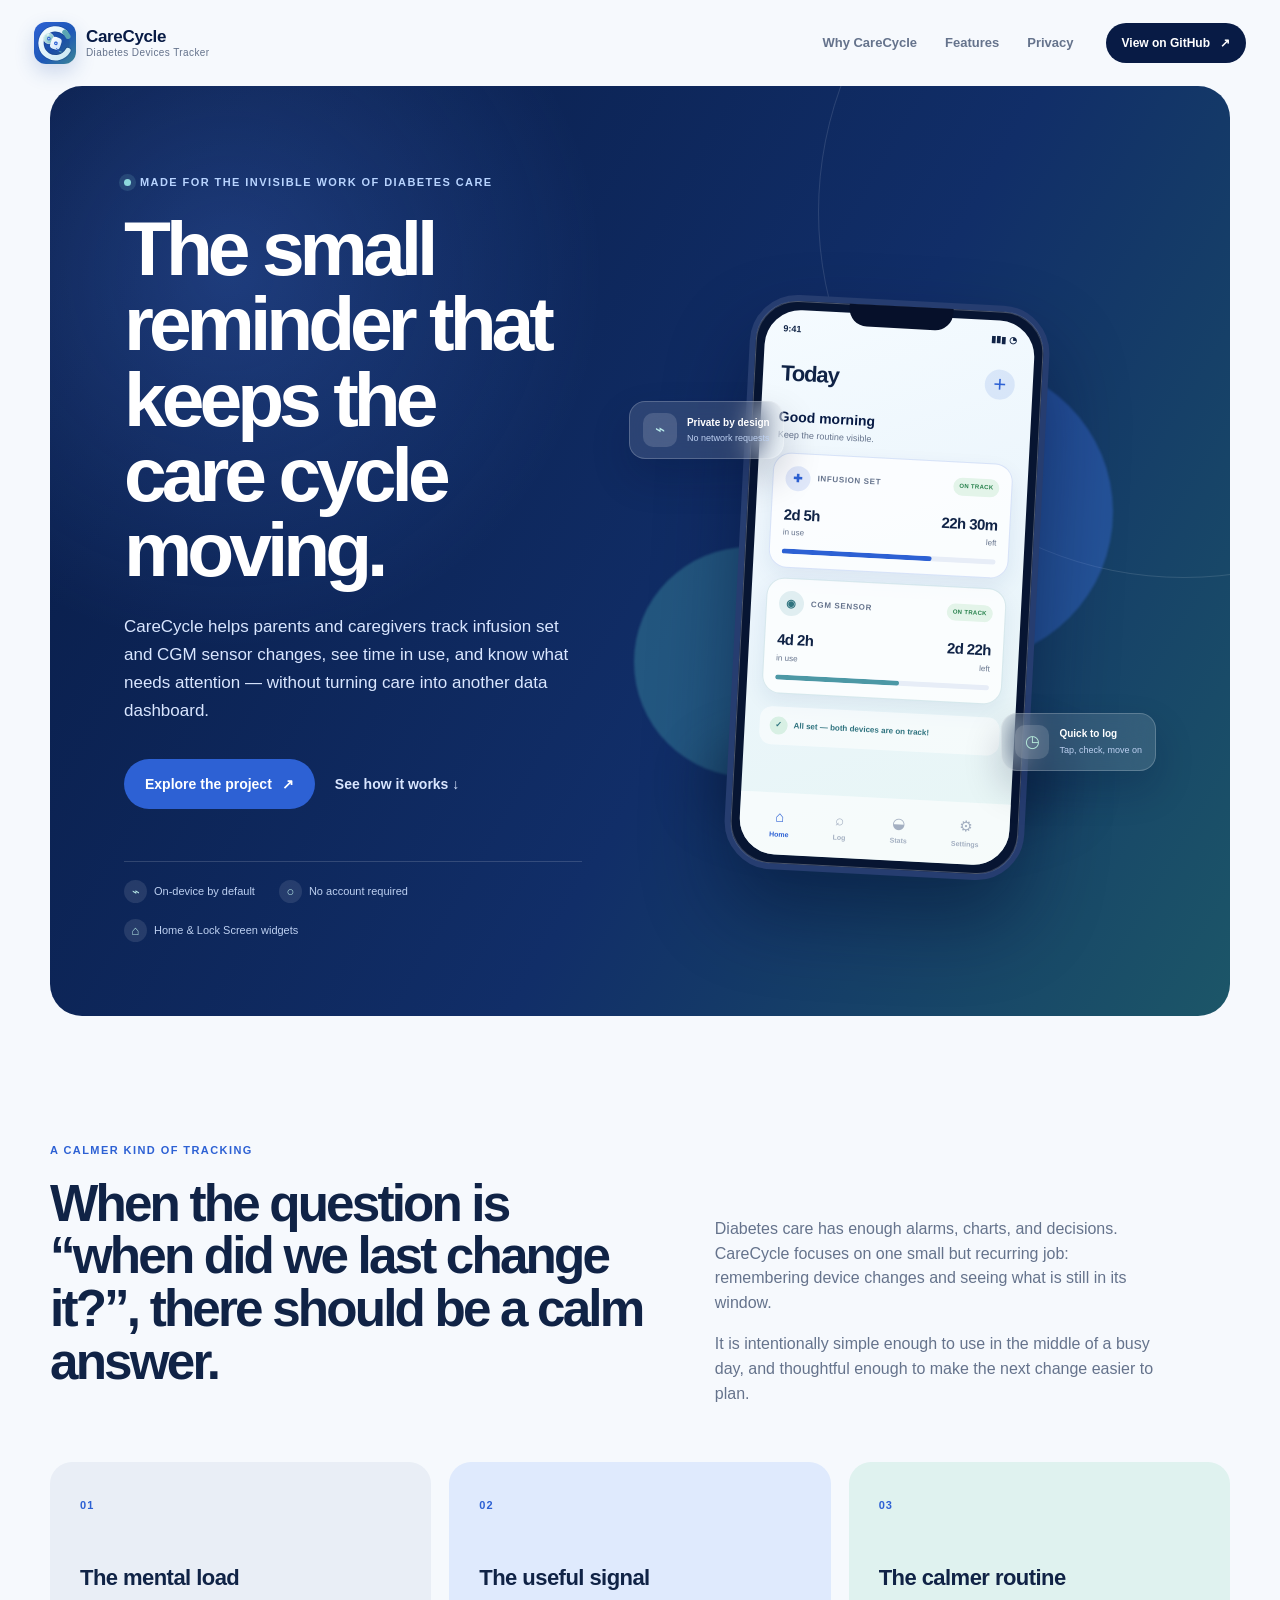
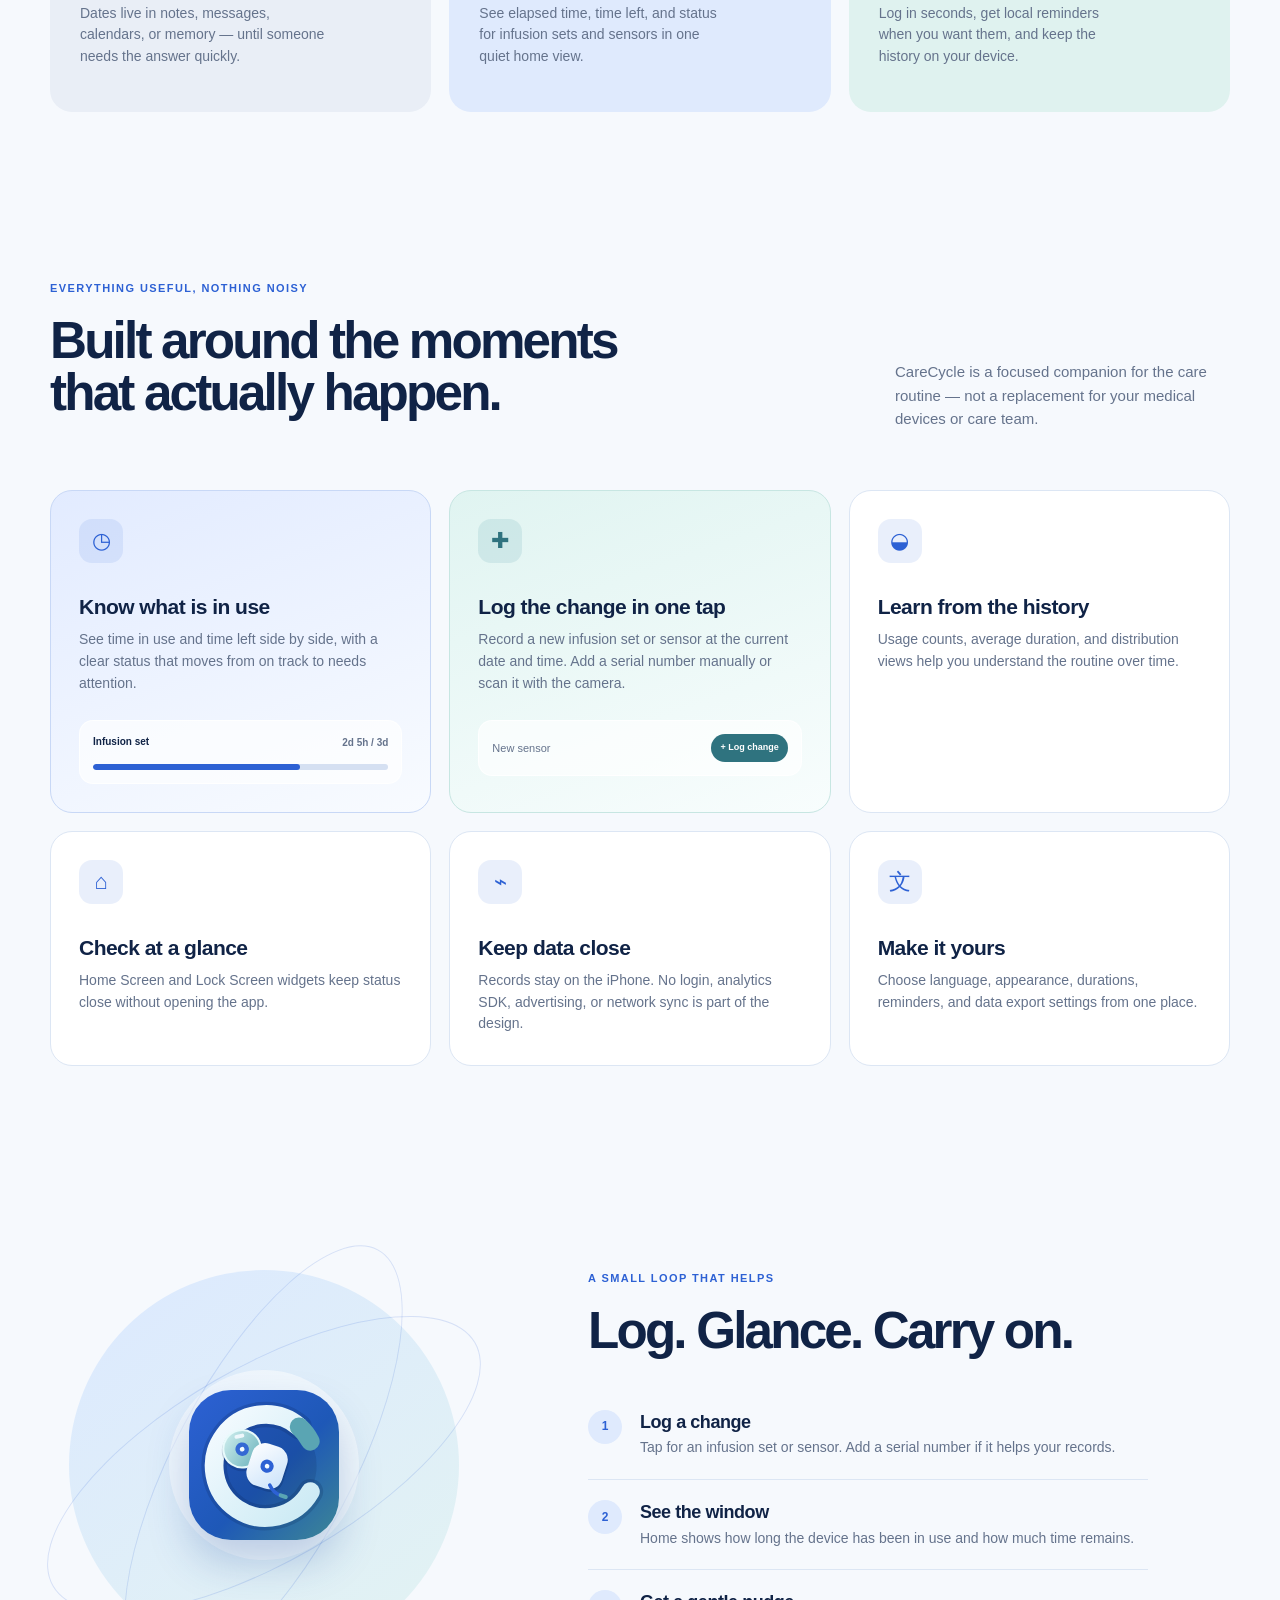
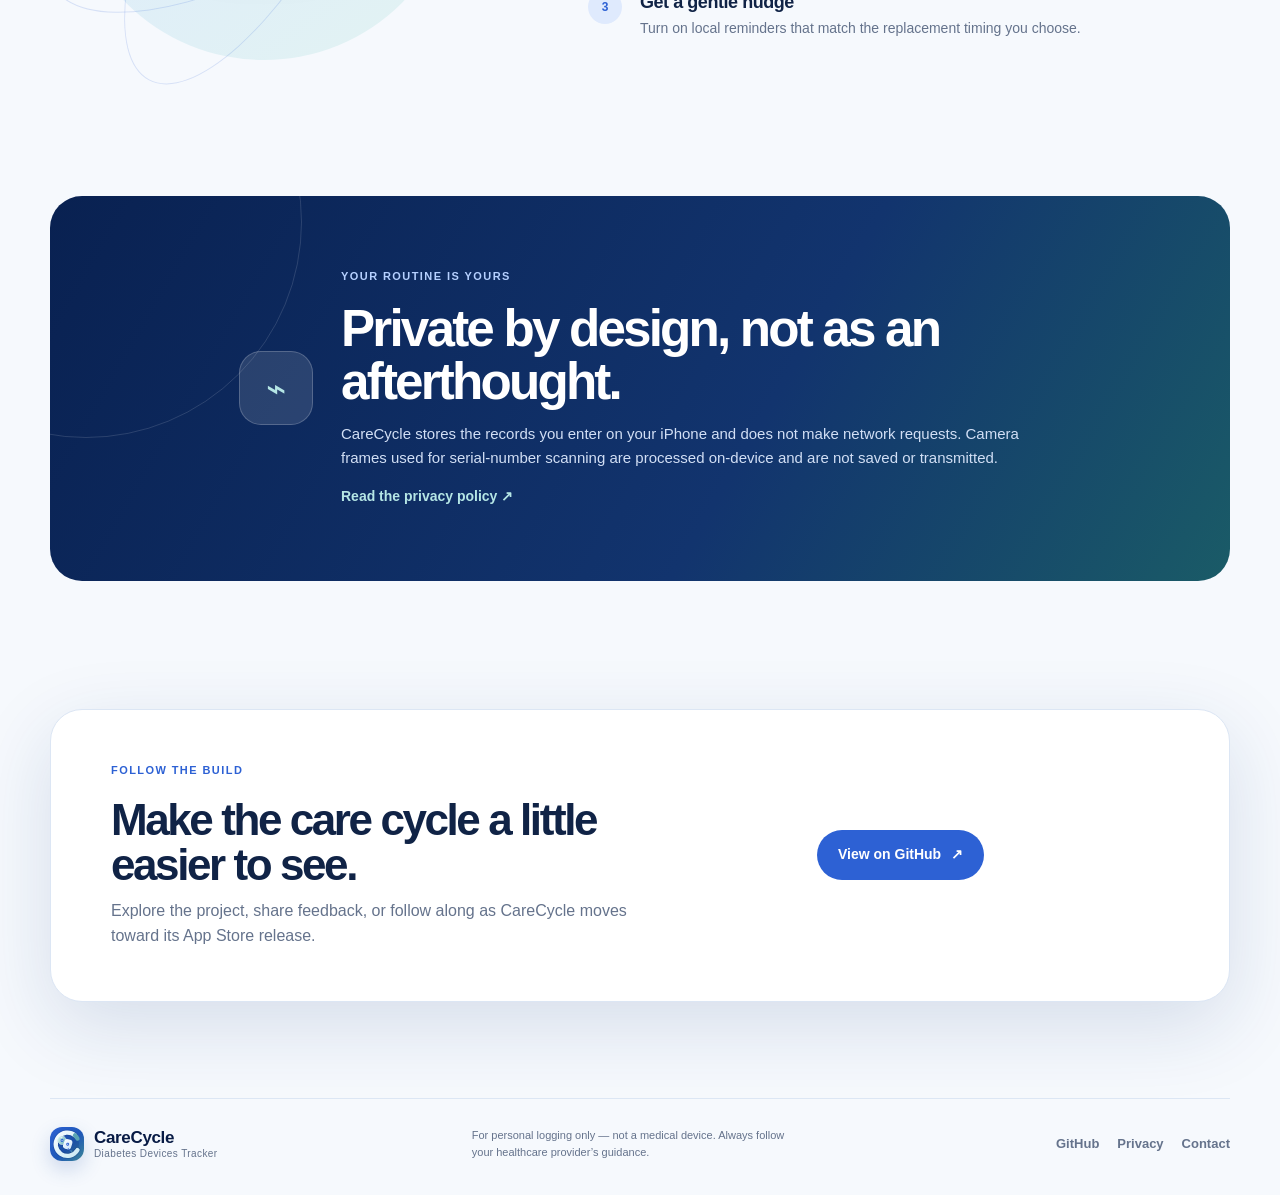
==== docs/index.html @ b6c632dc "Add files via upload" ====
<!doctype html>
<html lang="en">
<head>
  <meta charset="utf-8">
  <meta name="viewport" content="width=device-width, initial-scale=1">
  <title>CareCycle — Diabetes device tracking, kept calm</title>
  <meta name="description" content="CareCycle helps parents and caregivers track infusion set and CGM sensor changes, see time in use, and stay on top of replacement routines. Private, on-device, and built for iPhone.">
  <meta name="theme-color" content="#081B45">
  <meta property="og:type" content="website">
  <meta property="og:title" content="CareCycle — Diabetes device tracking, kept calm">
  <meta property="og:description" content="A calm, private way to track infusion set and CGM sensor changes. Built for parents and caregivers on iPhone.">
  <meta property="og:url" content="https://slopezlo.github.io/DiabetesDevicesTracker/">
  <meta property="og:image" content="https://slopezlo.github.io/DiabetesDevicesTracker/assets/carecycle-mark.png">
  <meta name="twitter:card" content="summary">
  <link rel="canonical" href="https://slopezlo.github.io/DiabetesDevicesTracker/">
  <link rel="icon" href="assets/carecycle-mark.svg" type="image/svg+xml">
  <link rel="stylesheet" href="styles.css">
</head>
<body>
  <header class="site-header">
    <a class="brand" href="#top" aria-label="CareCycle home">
      <img src="assets/carecycle-mark.svg" alt="" width="42" height="42">
      <span class="brand-copy">
        <strong>CareCycle</strong>
        <small>Diabetes Devices Tracker</small>
      </span>
    </a>
    <nav class="site-nav" aria-label="Primary navigation">
      <a href="#why">Why CareCycle</a>
      <a href="#features">Features</a>
      <a href="#privacy">Privacy</a>
    </nav>
    <a class="button button-small button-dark" href="https://github.com/slopezlo/DiabetesDevicesTracker">View on GitHub <span aria-hidden="true">↗</span></a>
  </header>

  <main id="top">
    <section class="hero section-shell">
      <div class="hero-copy">
        <p class="eyebrow"><span class="eyebrow-dot"></span> Made for the invisible work of diabetes care</p>
        <h1>The small reminder that keeps the care cycle moving.</h1>
        <p class="hero-lede">CareCycle helps parents and caregivers track infusion set and CGM sensor changes, see time in use, and know what needs attention — without turning care into another data dashboard.</p>
        <div class="hero-actions">
          <a class="button button-primary" href="https://github.com/slopezlo/DiabetesDevicesTracker">Explore the project <span aria-hidden="true">↗</span></a>
          <a class="text-link" href="#features">See how it works <span aria-hidden="true">↓</span></a>
        </div>
        <div class="proof-row" aria-label="Product highlights">
          <span><i class="proof-icon">⌁</i> On-device by default</span>
          <span><i class="proof-icon">○</i> No account required</span>
          <span><i class="proof-icon">⌂</i> Home &amp; Lock Screen widgets</span>
        </div>
      </div>

      <div class="hero-art" aria-label="Illustration of the CareCycle app showing infusion set and sensor status cards" role="img">
        <div class="glow glow-blue"></div>
        <div class="glow glow-teal"></div>
        <div class="phone-shadow"></div>
        <div class="phone">
          <div class="phone-frame">
            <div class="phone-island"></div>
            <div class="phone-screen">
              <div class="phone-statusbar"><span>9:41</span><span>▮▮▮ ◔</span></div>
              <div class="phone-toolbar"><span class="toolbar-title">Today</span><span class="toolbar-add">+</span></div>
              <div class="phone-content">
                <div class="phone-greeting">Good morning<span>Keep the routine visible.</span></div>
                <div class="status-card status-card-blue">
                  <div class="status-top"><span class="device-badge device-badge-blue">✚</span><span class="device-label">Infusion Set</span><span class="status-pill">ON TRACK</span></div>
                  <div class="status-values"><div><strong>2d 5h</strong><span>in use</span></div><div class="align-right"><strong>22h 30m</strong><span>left</span></div></div>
                  <div class="progress"><span class="progress-blue"></span></div>
                </div>
                <div class="status-card status-card-teal">
                  <div class="status-top"><span class="device-badge device-badge-teal">◉</span><span class="device-label">CGM Sensor</span><span class="status-pill">ON TRACK</span></div>
                  <div class="status-values"><div><strong>4d 2h</strong><span>in use</span></div><div class="align-right"><strong>2d 22h</strong><span>left</span></div></div>
                  <div class="progress"><span class="progress-teal"></span></div>
                </div>
                <div class="phone-summary"><span class="summary-check">✓</span><span>All set — both devices are on track!</span></div>
                <div class="phone-tabbar"><span class="active">⌂<small>Home</small></span><span>⌕<small>Log</small></span><span>◒<small>Stats</small></span><span>⚙<small>Settings</small></span></div>
              </div>
            </div>
          </div>
        </div>
        <div class="floating-note floating-note-top"><span class="note-icon">⌁</span><span><strong>Private by design</strong><small>No network requests</small></span></div>
        <div class="floating-note floating-note-bottom"><span class="note-icon note-icon-teal">◷</span><span><strong>Quick to log</strong><small>Tap, check, move on</small></span></div>
      </div>
    </section>

    <section class="intro section-shell" id="why">
      <div class="section-kicker">A calmer kind of tracking</div>
      <div class="intro-grid">
        <h2>When the question is “when did we last change it?”, there should be a calm answer.</h2>
        <div class="intro-copy">
          <p>Diabetes care has enough alarms, charts, and decisions. CareCycle focuses on one small but recurring job: remembering device changes and seeing what is still in its window.</p>
          <p>It is intentionally simple enough to use in the middle of a busy day, and thoughtful enough to make the next change easier to plan.</p>
        </div>
      </div>
      <div class="story-grid">
        <article class="story-card story-card-muted"><span class="story-number">01</span><h3>The mental load</h3><p>Dates live in notes, messages, calendars, or memory — until someone needs the answer quickly.</p></article>
        <article class="story-card story-card-blue"><span class="story-number">02</span><h3>The useful signal</h3><p>See elapsed time, time left, and status for infusion sets and sensors in one quiet home view.</p></article>
        <article class="story-card story-card-teal"><span class="story-number">03</span><h3>The calmer routine</h3><p>Log in seconds, get local reminders when you want them, and keep the history on your device.</p></article>
      </div>
    </section>

    <section class="feature-section section-shell" id="features">
      <div class="section-heading">
        <div>
          <div class="section-kicker">Everything useful, nothing noisy</div>
          <h2>Built around the moments that actually happen.</h2>
        </div>
        <p>CareCycle is a focused companion for the care routine — not a replacement for your medical devices or care team.</p>
      </div>
      <div class="feature-grid">
        <article class="feature-card feature-card-wide feature-card-blue"><div class="feature-icon">◷</div><h3>Know what is in use</h3><p>See time in use and time left side by side, with a clear status that moves from on track to needs attention.</p><div class="mini-timeline"><span class="timeline-label">Infusion set</span><span class="timeline-value">2d 5h / 3d</span><span class="timeline-track"><i></i></span></div></article>
        <article class="feature-card feature-card-wide feature-card-teal"><div class="feature-icon">✚</div><h3>Log the change in one tap</h3><p>Record a new infusion set or sensor at the current date and time. Add a serial number manually or scan it with the camera.</p><div class="mini-log"><span>New sensor</span><strong>+ Log change</strong></div></article>
        <article class="feature-card"><div class="feature-icon">◒</div><h3>Learn from the history</h3><p>Usage counts, average duration, and distribution views help you understand the routine over time.</p></article>
        <article class="feature-card"><div class="feature-icon">⌂</div><h3>Check at a glance</h3><p>Home Screen and Lock Screen widgets keep status close without opening the app.</p></article>
        <article class="feature-card"><div class="feature-icon">⌁</div><h3>Keep data close</h3><p>Records stay on the iPhone. No login, analytics SDK, advertising, or network sync is part of the design.</p></article>
        <article class="feature-card"><div class="feature-icon">文</div><h3>Make it yours</h3><p>Choose language, appearance, durations, reminders, and data export settings from one place.</p></article>
      </div>
    </section>

    <section class="steps-section section-shell">
      <div class="steps-art" aria-hidden="true">
        <div class="step-orbit step-orbit-one"></div>
        <div class="step-orbit step-orbit-two"></div>
        <img src="assets/carecycle-mark.svg" alt="" width="150" height="150">
      </div>
      <div class="steps-copy">
        <div class="section-kicker">A small loop that helps</div>
        <h2>Log. Glance. Carry on.</h2>
        <ol class="steps-list">
          <li><span>1</span><div><h3>Log a change</h3><p>Tap for an infusion set or sensor. Add a serial number if it helps your records.</p></div></li>
          <li><span>2</span><div><h3>See the window</h3><p>Home shows how long the device has been in use and how much time remains.</p></div></li>
          <li><span>3</span><div><h3>Get a gentle nudge</h3><p>Turn on local reminders that match the replacement timing you choose.</p></div></li>
        </ol>
      </div>
    </section>

    <section class="privacy-section section-shell" id="privacy">
      <div class="privacy-card">
        <div class="privacy-lock" aria-hidden="true">⌁</div>
        <div>
          <div class="section-kicker">Your routine is yours</div>
          <h2>Private by design, not as an afterthought.</h2>
          <p>CareCycle stores the records you enter on your iPhone and does not make network requests. Camera frames used for serial-number scanning are processed on-device and are not saved or transmitted.</p>
          <a class="text-link text-link-light" href="privacy.html">Read the privacy policy <span aria-hidden="true">↗</span></a>
        </div>
      </div>
    </section>

    <section class="final-cta section-shell">
      <div class="final-cta-card">
        <div>
          <div class="section-kicker">Follow the build</div>
          <h2>Make the care cycle a little easier to see.</h2>
          <p>Explore the project, share feedback, or follow along as CareCycle moves toward its App Store release.</p>
        </div>
        <div class="final-actions">
          <a class="button button-primary" href="https://github.com/slopezlo/DiabetesDevicesTracker">View on GitHub <span aria-hidden="true">↗</span></a>
          <a class="button button-outline" href="mailto:DiabDevTracker@gmail.com?subject=CareCycle%20feedback">Send feedback <span aria-hidden="true">↗</span></a>
        </div>
      </div>
    </section>
  </main>

  <footer class="site-footer section-shell">
    <div class="footer-brand"><img src="assets/carecycle-mark.svg" alt="" width="34" height="34"><span><strong>CareCycle</strong><small>Diabetes Devices Tracker</small></span></div>
    <p>For personal logging only — not a medical device. Always follow your healthcare provider’s guidance.</p>
    <div class="footer-links"><a href="https://github.com/slopezlo/DiabetesDevicesTracker">GitHub</a><a href="privacy.html">Privacy</a><a href="mailto:DiabDevTracker@gmail.com">Contact</a></div>
  </footer>
</body>
</html>
---- docs/styles.css ----
:root {
  --navy: #081b45;
  --navy-2: #102960;
  --blue: #2d61d4;
  --blue-dark: #1f4dad;
  --teal: #4c98a5;
  --teal-dark: #2f737f;
  --ink: #102346;
  --muted: #65738c;
  --line: #dce6f4;
  --paper: #f6f9fd;
  --white: #ffffff;
  --shadow: 0 24px 80px rgba(23, 56, 118, 0.14);
  --radius-lg: 32px;
  --radius-md: 22px;
  --radius-sm: 14px;
  --max-width: 1180px;
}

* { box-sizing: border-box; }

html { scroll-behavior: smooth; }

body {
  margin: 0;
  color: var(--ink);
  background: var(--paper);
  font-family: -apple-system, BlinkMacSystemFont, "SF Pro Display", "Segoe UI", sans-serif;
  line-height: 1.55;
  -webkit-font-smoothing: antialiased;
}

a { color: inherit; text-decoration: none; }

img { display: block; max-width: 100%; }

.section-shell { width: min(calc(100% - 48px), var(--max-width)); margin: 0 auto; }

.site-header {
  align-items: center;
  display: flex;
  gap: 32px;
  justify-content: space-between;
  margin: 0 auto;
  padding: 22px 24px;
  width: min(100%, 1260px);
}

.brand, .footer-brand { align-items: center; display: inline-flex; gap: 10px; }
.brand img, .footer-brand img { border-radius: 12px; box-shadow: 0 8px 20px rgba(35, 79, 167, 0.2); }
.brand-copy, .footer-brand span { display: grid; gap: 0; line-height: 1.15; }
.brand-copy strong, .footer-brand strong { color: var(--navy); font-size: 17px; letter-spacing: -0.02em; }
.brand-copy small, .footer-brand small { color: var(--muted); font-size: 10px; letter-spacing: 0.04em; }
.site-nav { align-items: center; display: flex; gap: 28px; margin-left: auto; }
.site-nav a, .footer-links a { color: var(--muted); font-size: 13px; font-weight: 600; transition: color 180ms ease; }
.site-nav a:hover, .footer-links a:hover { color: var(--blue); }

.button {
  align-items: center;
  border-radius: 999px;
  display: inline-flex;
  font-size: 14px;
  font-weight: 700;
  gap: 10px;
  justify-content: center;
  min-height: 50px;
  padding: 0 21px;
  transition: box-shadow 180ms ease, transform 180ms ease, background 180ms ease;
}
.button:hover { box-shadow: 0 12px 24px rgba(24, 69, 150, 0.18); transform: translateY(-2px); }
.button-small { font-size: 12px; min-height: 40px; padding: 0 16px; }
.button-primary { background: var(--blue); color: var(--white); }
.button-primary:hover { background: var(--blue-dark); }
.button-dark { background: var(--navy); color: var(--white); }
.button-outline { border: 1px solid rgba(255,255,255,0.35); color: var(--white); }
.button-outline:hover { background: rgba(255,255,255,0.12); }

.hero {
  align-items: center;
  background: radial-gradient(circle at 15% 20%, rgba(86, 140, 255, 0.26), transparent 30%), linear-gradient(120deg, #081b45 0%, #112e68 58%, #1c5668 100%);
  border-radius: var(--radius-lg);
  color: var(--white);
  display: grid;
  gap: 36px;
  grid-template-columns: minmax(0, 0.92fr) minmax(420px, 1.08fr);
  min-height: 680px;
  overflow: hidden;
  padding: 88px 74px 74px;
  position: relative;
}
.hero::before { border: 1px solid rgba(255,255,255,0.12); border-radius: 50%; content: ""; height: 730px; position: absolute; right: -320px; top: -240px; width: 730px; }
.hero-copy { max-width: 560px; position: relative; z-index: 2; }
.eyebrow, .section-kicker { font-size: 11px; font-weight: 800; letter-spacing: 0.13em; text-transform: uppercase; }
.eyebrow { align-items: center; color: #b8d4ff; display: flex; gap: 9px; margin: 0 0 20px; }
.eyebrow-dot { background: #8dd9dc; border-radius: 99px; box-shadow: 0 0 0 5px rgba(141,217,220,0.14); height: 7px; width: 7px; }
h1, h2, h3, p { margin-top: 0; }
h1 { font-size: clamp(45px, 6vw, 78px); letter-spacing: -0.065em; line-height: 0.98; margin-bottom: 26px; max-width: 650px; }
h2 { font-size: clamp(34px, 4vw, 52px); letter-spacing: -0.055em; line-height: 1.03; margin-bottom: 18px; }
h3 { letter-spacing: -0.025em; line-height: 1.15; }
.hero-lede { color: #d9e6ff; font-size: 17px; line-height: 1.65; max-width: 515px; }
.hero-actions, .final-actions { align-items: center; display: flex; flex-wrap: wrap; gap: 20px; margin-top: 34px; }
.text-link { color: var(--blue); font-size: 14px; font-weight: 800; }
.hero .text-link { color: #d9e6ff; }
.text-link:hover { text-decoration: underline; text-underline-offset: 4px; }
.proof-row { border-top: 1px solid rgba(255,255,255,0.15); color: #bdd0f1; display: flex; flex-wrap: wrap; font-size: 11px; gap: 16px 24px; margin-top: 52px; padding-top: 18px; }
.proof-row span { align-items: center; display: inline-flex; gap: 7px; }
.proof-icon { align-items: center; background: rgba(255,255,255,0.1); border-radius: 50%; color: #b6e7e6; display: inline-flex; font-size: 13px; font-style: normal; height: 23px; justify-content: center; width: 23px; }

.hero-art { min-height: 560px; position: relative; }
.phone-shadow { background: #041331; border-radius: 50%; bottom: 10px; filter: blur(28px); height: 90px; left: 50%; opacity: 0.5; position: absolute; transform: translateX(-50%); width: 360px; }
.phone { left: 50%; position: absolute; top: 22px; transform: translateX(-50%) rotate(3deg); z-index: 2; }
.phone-frame { background: #071532; border: 6px solid #263d70; border-radius: 48px; box-shadow: 0 42px 80px rgba(3,13,44,0.45), inset 0 0 0 1px rgba(255,255,255,0.16); height: 575px; padding: 9px; position: relative; width: 300px; }
.phone-frame::after { border: 1px solid rgba(255,255,255,0.14); border-radius: 40px; content: ""; inset: 0; pointer-events: none; position: absolute; }
.phone-island { background: #06102a; border-radius: 0 0 18px 18px; height: 22px; left: 50%; position: absolute; top: 0; transform: translateX(-50%); width: 104px; z-index: 3; }
.phone-screen { background: linear-gradient(160deg, #f5fbff, #ebf5fc 48%, #e7f6f4); border-radius: 36px; color: var(--ink); height: 100%; overflow: hidden; position: relative; }
.phone-statusbar { display: flex; font-size: 9px; font-weight: 800; justify-content: space-between; padding: 13px 18px 0; }
.phone-toolbar { align-items: center; display: flex; justify-content: space-between; padding: 20px 18px 12px; }
.toolbar-title { font-size: 22px; font-weight: 800; letter-spacing: -0.05em; }
.toolbar-add { align-items: center; background: rgba(45,97,212,0.12); border-radius: 50%; color: var(--blue); display: flex; font-size: 22px; height: 30px; justify-content: center; width: 30px; }
.phone-content { padding: 0 15px; }
.phone-greeting { color: var(--navy); font-size: 14px; font-weight: 800; line-height: 1.2; padding: 6px 3px 12px; }
.phone-greeting span { color: var(--muted); display: block; font-size: 9px; font-weight: 500; margin-top: 4px; }
.status-card { background: rgba(255,255,255,0.75); border: 1px solid rgba(255,255,255,0.95); border-radius: 18px; box-shadow: 0 8px 20px rgba(30,67,128,0.08); margin-bottom: 10px; padding: 12px 12px 13px; }
.status-card-blue { border-color: rgba(45,97,212,0.17); }.status-card-teal { border-color: rgba(76,152,165,0.2); }
.status-top { align-items: center; display: flex; gap: 7px; }.device-badge { align-items: center; border-radius: 50%; display: inline-flex; font-size: 11px; font-weight: 900; height: 25px; justify-content: center; width: 25px; }.device-badge-blue { background: rgba(45,97,212,0.13); color: var(--blue); }.device-badge-teal { background: rgba(76,152,165,0.15); color: var(--teal-dark); }.device-label { color: var(--muted); font-size: 8px; font-weight: 800; letter-spacing: 0.08em; text-transform: uppercase; }.status-pill { background: #e3f4e9; border-radius: 999px; color: #27814c; font-size: 6px; font-weight: 900; letter-spacing: 0.05em; margin-left: auto; padding: 4px 6px; }.status-values { display: flex; justify-content: space-between; padding: 12px 0 10px; }.status-values div { display: grid; gap: 1px; }.status-values strong { font-size: 15px; letter-spacing: -0.04em; }.status-values span { color: var(--muted); font-size: 8px; }.align-right { text-align: right; }.progress { background: #e7edf7; border-radius: 99px; height: 5px; overflow: hidden; }.progress span { border-radius: inherit; display: block; height: 100%; }.progress-blue { background: var(--blue); width: 70%; }.progress-teal { background: var(--teal); width: 58%; }
.phone-summary { align-items: center; background: rgba(255,255,255,0.55); border-radius: 12px; color: var(--teal-dark); display: flex; font-size: 8px; font-weight: 800; gap: 6px; margin-top: 13px; padding: 10px; }.summary-check { align-items: center; background: #d8f0e4; border-radius: 50%; display: inline-flex; height: 18px; justify-content: center; width: 18px; }
.phone-tabbar { background: rgba(255,255,255,0.62); bottom: 0; display: flex; justify-content: space-around; left: 0; padding: 12px 8px 14px; position: absolute; right: 0; }.phone-tabbar span { color: #a3afc1; display: grid; font-size: 15px; gap: 2px; justify-items: center; }.phone-tabbar small { font-size: 7px; font-weight: 600; }.phone-tabbar .active { color: var(--blue); }
.glow { border-radius: 50%; filter: blur(1px); position: absolute; }.glow-blue { background: rgba(70,124,255,0.32); height: 300px; right: 8%; top: 15%; width: 300px; }.glow-teal { background: rgba(96,219,212,0.24); bottom: 11%; height: 230px; left: 3%; width: 230px; }
.floating-note { align-items: center; backdrop-filter: blur(16px); background: rgba(255,255,255,0.12); border: 1px solid rgba(255,255,255,0.2); border-radius: 16px; box-shadow: 0 18px 38px rgba(4,16,49,0.2); display: flex; gap: 10px; padding: 11px 13px; position: absolute; z-index: 4; }.floating-note strong, .floating-note small { display: block; }.floating-note strong { font-size: 10px; }.floating-note small { color: #bdd0f1; font-size: 9px; margin-top: 2px; }.floating-note-top { left: 2%; top: 22%; }.floating-note-bottom { bottom: 12%; right: 0; }.note-icon { align-items: center; background: rgba(255,255,255,0.14); border-radius: 10px; color: #b7e8ea; display: inline-flex; font-size: 17px; height: 34px; justify-content: center; width: 34px; }.note-icon-teal { color: #b4e8d9; }

.intro { padding: 126px 0 96px; }.section-kicker { color: var(--blue); margin-bottom: 18px; }.intro-grid { align-items: end; display: grid; gap: 60px; grid-template-columns: 1.08fr 0.92fr; }.intro h2 { max-width: 620px; }.intro-copy { color: var(--muted); font-size: 16px; max-width: 440px; }.intro-copy p:last-child { margin-bottom: 0; }.story-grid { display: grid; gap: 18px; grid-template-columns: repeat(3, 1fr); margin-top: 56px; }.story-card { border-radius: var(--radius-md); min-height: 245px; padding: 30px; }.story-card h3 { font-size: 22px; margin: 48px 0 12px; }.story-card p { color: var(--muted); font-size: 14px; max-width: 250px; }.story-card-blue { background: #dfeafd; }.story-card-teal { background: #dff2ef; }.story-card-muted { background: #e9eef6; }.story-number { color: var(--blue); font-size: 11px; font-weight: 900; letter-spacing: 0.1em; }

.feature-section { padding: 72px 0 128px; }.section-heading { align-items: end; display: flex; gap: 50px; justify-content: space-between; }.section-heading > div { max-width: 650px; }.section-heading > p { color: var(--muted); font-size: 15px; margin: 0 0 8px; max-width: 335px; }.feature-grid { display: grid; gap: 18px; grid-template-columns: repeat(3, 1fr); margin-top: 52px; }.feature-card { background: var(--white); border: 1px solid var(--line); border-radius: var(--radius-md); min-height: 235px; padding: 28px; }.feature-card-wide { grid-column: span 1; min-height: 310px; }.feature-card-blue { background: linear-gradient(160deg, #e2ebff, #f8fbff); border-color: #c8d8f6; }.feature-card-teal { background: linear-gradient(160deg, #e0f4f1, #f8fdfd); border-color: #c7e6e2; }.feature-icon { align-items: center; background: rgba(45,97,212,0.1); border-radius: 13px; color: var(--blue); display: flex; font-size: 22px; height: 44px; justify-content: center; margin-bottom: 32px; width: 44px; }.feature-card-teal .feature-icon { background: rgba(76,152,165,0.14); color: var(--teal-dark); }.feature-card h3 { font-size: 21px; margin: 0 0 10px; }.feature-card p { color: var(--muted); font-size: 14px; margin-bottom: 0; }.mini-timeline, .mini-log { background: rgba(255,255,255,0.64); border: 1px solid rgba(255,255,255,0.82); border-radius: 14px; margin-top: 26px; padding: 13px; }.mini-timeline { display: grid; gap: 7px; }.timeline-label, .timeline-value { font-size: 10px; font-weight: 800; }.timeline-value { color: var(--muted); font-weight: 600; justify-self: end; margin-top: -22px; }.timeline-track { background: #d5e0f2; border-radius: 99px; display: block; height: 6px; overflow: hidden; }.timeline-track i { background: var(--blue); border-radius: inherit; display: block; height: 100%; width: 70%; }.mini-log { align-items: center; display: flex; font-size: 11px; justify-content: space-between; }.mini-log span { color: var(--muted); }.mini-log strong { background: var(--teal-dark); border-radius: 999px; color: var(--white); font-size: 9px; padding: 7px 9px; }

.steps-section { align-items: center; display: grid; gap: 110px; grid-template-columns: 0.8fr 1.2fr; padding: 76px 0 136px; }.steps-art { align-items: center; background: linear-gradient(145deg, #dce9ff, #e2f3f2); border-radius: 50%; display: flex; height: min(390px, 75vw); justify-content: center; justify-self: center; position: relative; width: min(390px, 75vw); }.steps-art::after { background: rgba(255,255,255,0.5); border-radius: 50%; content: ""; height: 190px; position: absolute; width: 190px; }.steps-art img { border-radius: 42px; box-shadow: 0 22px 40px rgba(34, 81, 164, 0.25); position: relative; z-index: 2; }.step-orbit { border: 1px solid rgba(45,97,212,0.16); border-radius: 50%; position: absolute; }.step-orbit-one { height: 125%; transform: rotate(28deg); width: 46%; }.step-orbit-two { height: 50%; transform: rotate(-30deg); width: 125%; }.steps-copy { max-width: 560px; }.steps-list { list-style: none; margin: 32px 0 0; padding: 0; }.steps-list li { align-items: flex-start; display: flex; gap: 18px; padding: 20px 0; }.steps-list li + li { border-top: 1px solid var(--line); }.steps-list li > span { align-items: center; background: #dfeafd; border-radius: 50%; color: var(--blue); display: flex; flex: 0 0 34px; font-size: 12px; font-weight: 900; height: 34px; justify-content: center; }.steps-list h3 { font-size: 18px; margin: 2px 0 5px; }.steps-list p { color: var(--muted); font-size: 14px; margin: 0; }

.privacy-section { padding: 0 0 128px; }.privacy-card { align-items: center; background: linear-gradient(120deg, #092151, #12346e 60%, #1a5b67); border-radius: var(--radius-lg); color: var(--white); display: flex; gap: 28px; justify-content: center; overflow: hidden; padding: 72px 86px; position: relative; }.privacy-card::before { border: 1px solid rgba(255,255,255,0.13); border-radius: 50%; content: ""; height: 430px; left: -180px; position: absolute; top: -190px; width: 430px; }.privacy-card > div:last-child { max-width: 700px; position: relative; }.privacy-lock { align-items: center; background: rgba(255,255,255,0.12); border: 1px solid rgba(255,255,255,0.2); border-radius: 22px; color: #b5e6e5; display: flex; flex: 0 0 74px; font-size: 34px; height: 74px; justify-content: center; }.privacy-card .section-kicker { color: #b5d0ff; }.privacy-card h2 { margin-bottom: 14px; }.privacy-card p { color: #d2dff5; font-size: 15px; max-width: 690px; }.text-link-light { color: #b5e6e5; }

.final-cta { padding: 0 0 96px; }.final-cta-card { align-items: center; background: var(--white); border: 1px solid var(--line); border-radius: var(--radius-lg); box-shadow: var(--shadow); display: flex; gap: 50px; justify-content: space-between; padding: 52px 60px; }.final-cta-card h2 { font-size: clamp(30px, 4vw, 44px); margin-bottom: 12px; max-width: 600px; }.final-cta-card p { color: var(--muted); margin-bottom: 0; max-width: 540px; }.final-actions { flex: 0 0 auto; margin: 0; }
.site-footer { align-items: center; border-top: 1px solid var(--line); display: flex; gap: 24px; justify-content: space-between; padding-bottom: 34px; padding-top: 28px; }.site-footer > p { color: var(--muted); font-size: 11px; margin: 0; max-width: 330px; }.footer-links { display: flex; gap: 18px; }

.policy-shell { max-width: 800px; padding: 80px 0 110px; }.policy-shell h1 { color: var(--navy); font-size: clamp(42px, 7vw, 70px); max-width: 760px; }.policy-lede { color: var(--muted); font-size: 18px; margin-bottom: 55px; }.policy-content { background: var(--white); border: 1px solid var(--line); border-radius: var(--radius-md); padding: 42px 48px; }.policy-content h2 { font-size: 25px; margin: 34px 0 10px; }.policy-content h2:first-child { margin-top: 0; }.policy-content p, .policy-content li { color: var(--muted); font-size: 15px; }.policy-content ul { padding-left: 22px; }.policy-back { display: inline-flex; font-size: 13px; font-weight: 800; margin-bottom: 34px; }

@media (max-width: 980px) {
  .site-nav { display: none; }
  .hero { grid-template-columns: 1fr; padding: 62px 42px 0; }
  .hero-copy { max-width: 700px; }
  .hero-art { margin: 0 auto; min-height: 570px; width: min(100%, 620px); }
  .intro-grid, .steps-section { gap: 48px; grid-template-columns: 1fr; }
  .intro-copy { max-width: 620px; }.steps-art { order: 2; }.steps-copy { max-width: 720px; }
  .feature-grid { grid-template-columns: repeat(2, 1fr); }.feature-card-wide { grid-column: span 1; }
  .privacy-card { padding: 60px 48px; }.final-cta-card { align-items: flex-start; flex-direction: column; }
}

@media (max-width: 640px) {
  .section-shell { width: min(calc(100% - 28px), var(--max-width)); }
  .site-header { padding: 14px 14px; }.brand img { height: 36px; width: 36px; }.brand-copy small { font-size: 9px; }.site-header .button { min-height: 36px; padding: 0 12px; }
  .hero { border-radius: 24px; min-height: 0; padding: 48px 24px 0; }.hero::before { height: 520px; right: -270px; top: -180px; width: 520px; }.hero-art { min-height: 520px; }.phone { top: 22px; }.phone-frame { height: 515px; transform: scale(0.9); transform-origin: top center; }.floating-note { display: none; }.proof-row { gap: 10px 14px; margin-top: 34px; }.proof-row span { font-size: 10px; }.proof-row span:last-child { width: 100%; }
  .intro { padding: 82px 0 62px; }.intro-grid { gap: 10px; }.story-grid, .feature-grid { grid-template-columns: 1fr; margin-top: 34px; }.story-card { min-height: 190px; }.story-card h3 { margin-top: 34px; }.feature-section { padding: 48px 0 84px; }.section-heading { display: block; }.section-heading > p { margin-top: 20px; }.feature-card { min-height: 0; }.feature-card-wide { min-height: 280px; }.feature-icon { margin-bottom: 24px; }
  .steps-section { padding: 40px 0 86px; }.steps-art { height: 280px; width: 280px; }.steps-art img { height: 110px; width: 110px; }.privacy-section { padding-bottom: 82px; }.privacy-card { align-items: flex-start; border-radius: 24px; flex-direction: column; padding: 38px 26px; }.privacy-lock { height: 58px; width: 58px; }.final-cta { padding-bottom: 64px; }.final-cta-card { border-radius: 24px; padding: 34px 26px; }.final-actions { align-items: stretch; flex-direction: column; width: 100%; }.final-actions .button { width: 100%; }.site-footer { align-items: flex-start; flex-direction: column; }.site-footer > p { order: 3; }.policy-shell { padding: 48px 0 76px; }.policy-content { padding: 28px 22px; }.policy-lede { font-size: 16px; margin-bottom: 34px; }
}

@media (prefers-reduced-motion: reduce) {
  html { scroll-behavior: auto; }
  *, *::before, *::after { transition-duration: 0.01ms !important; }
}
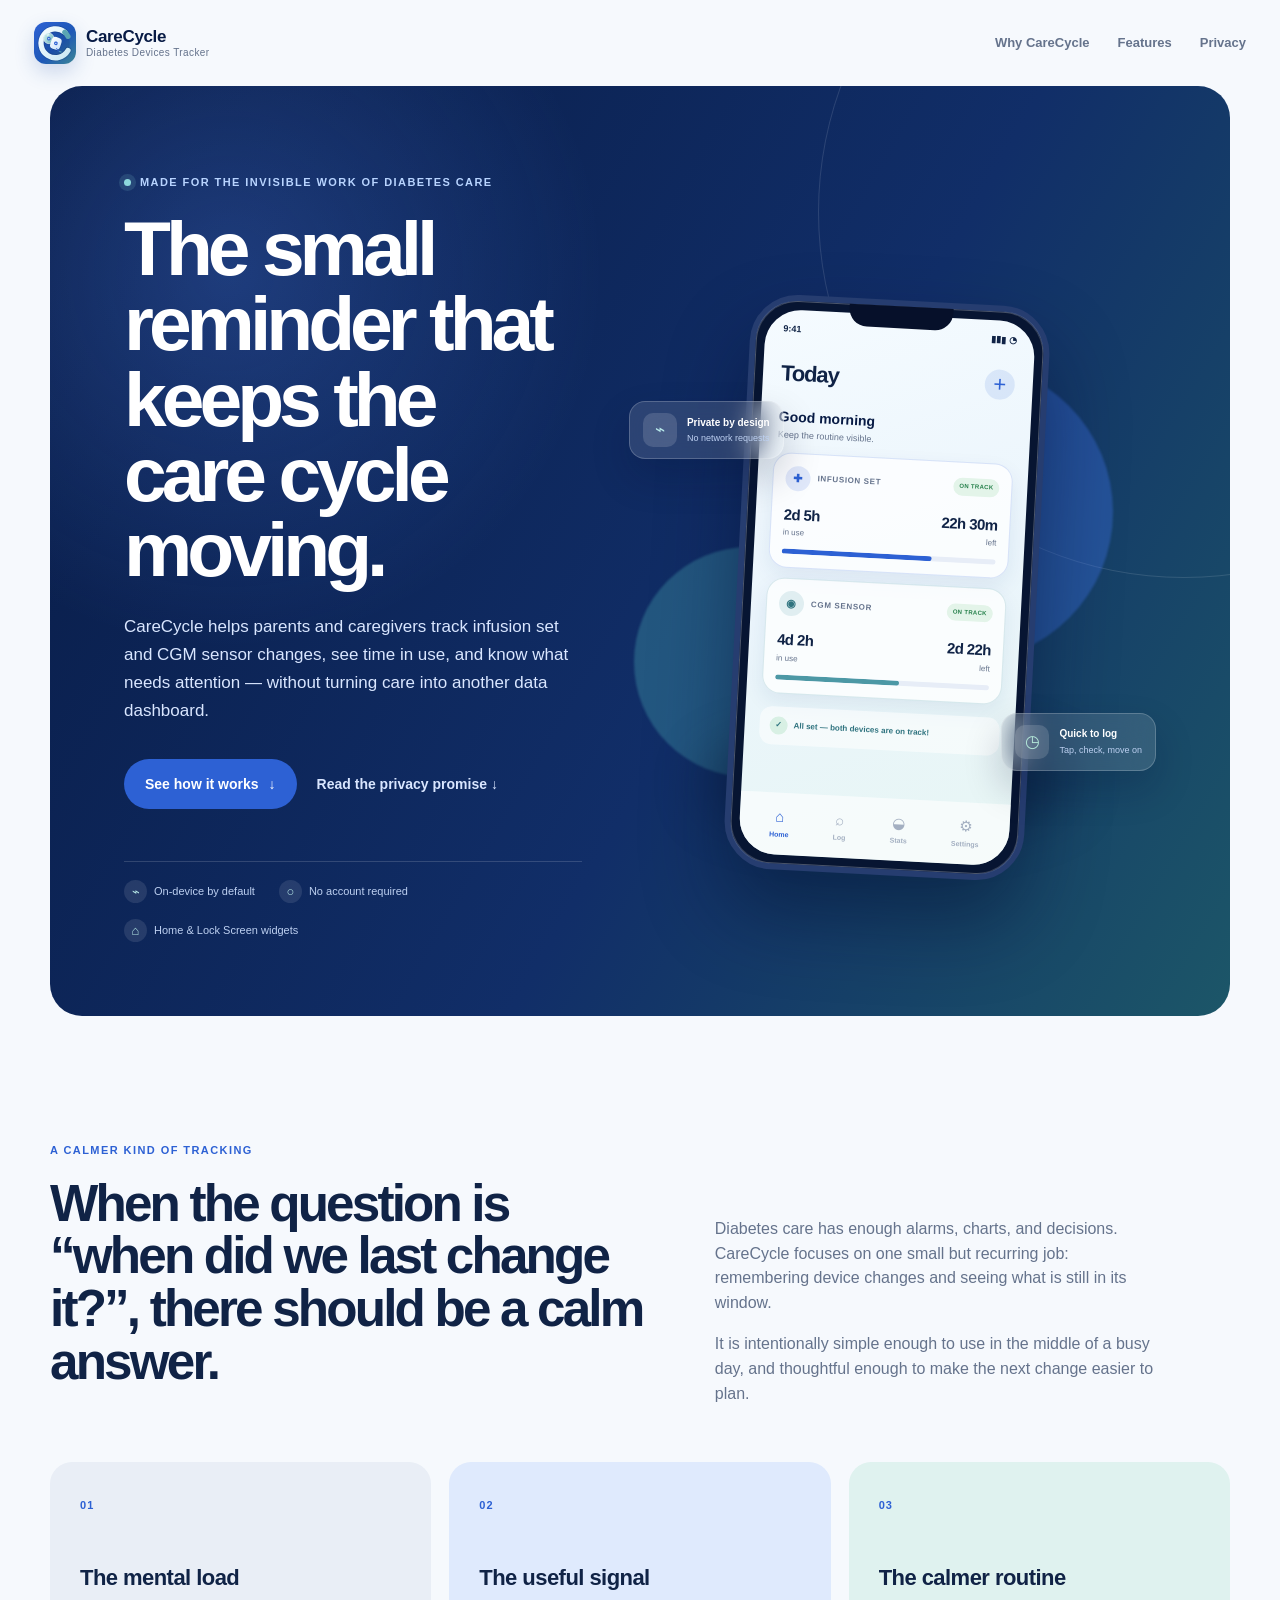
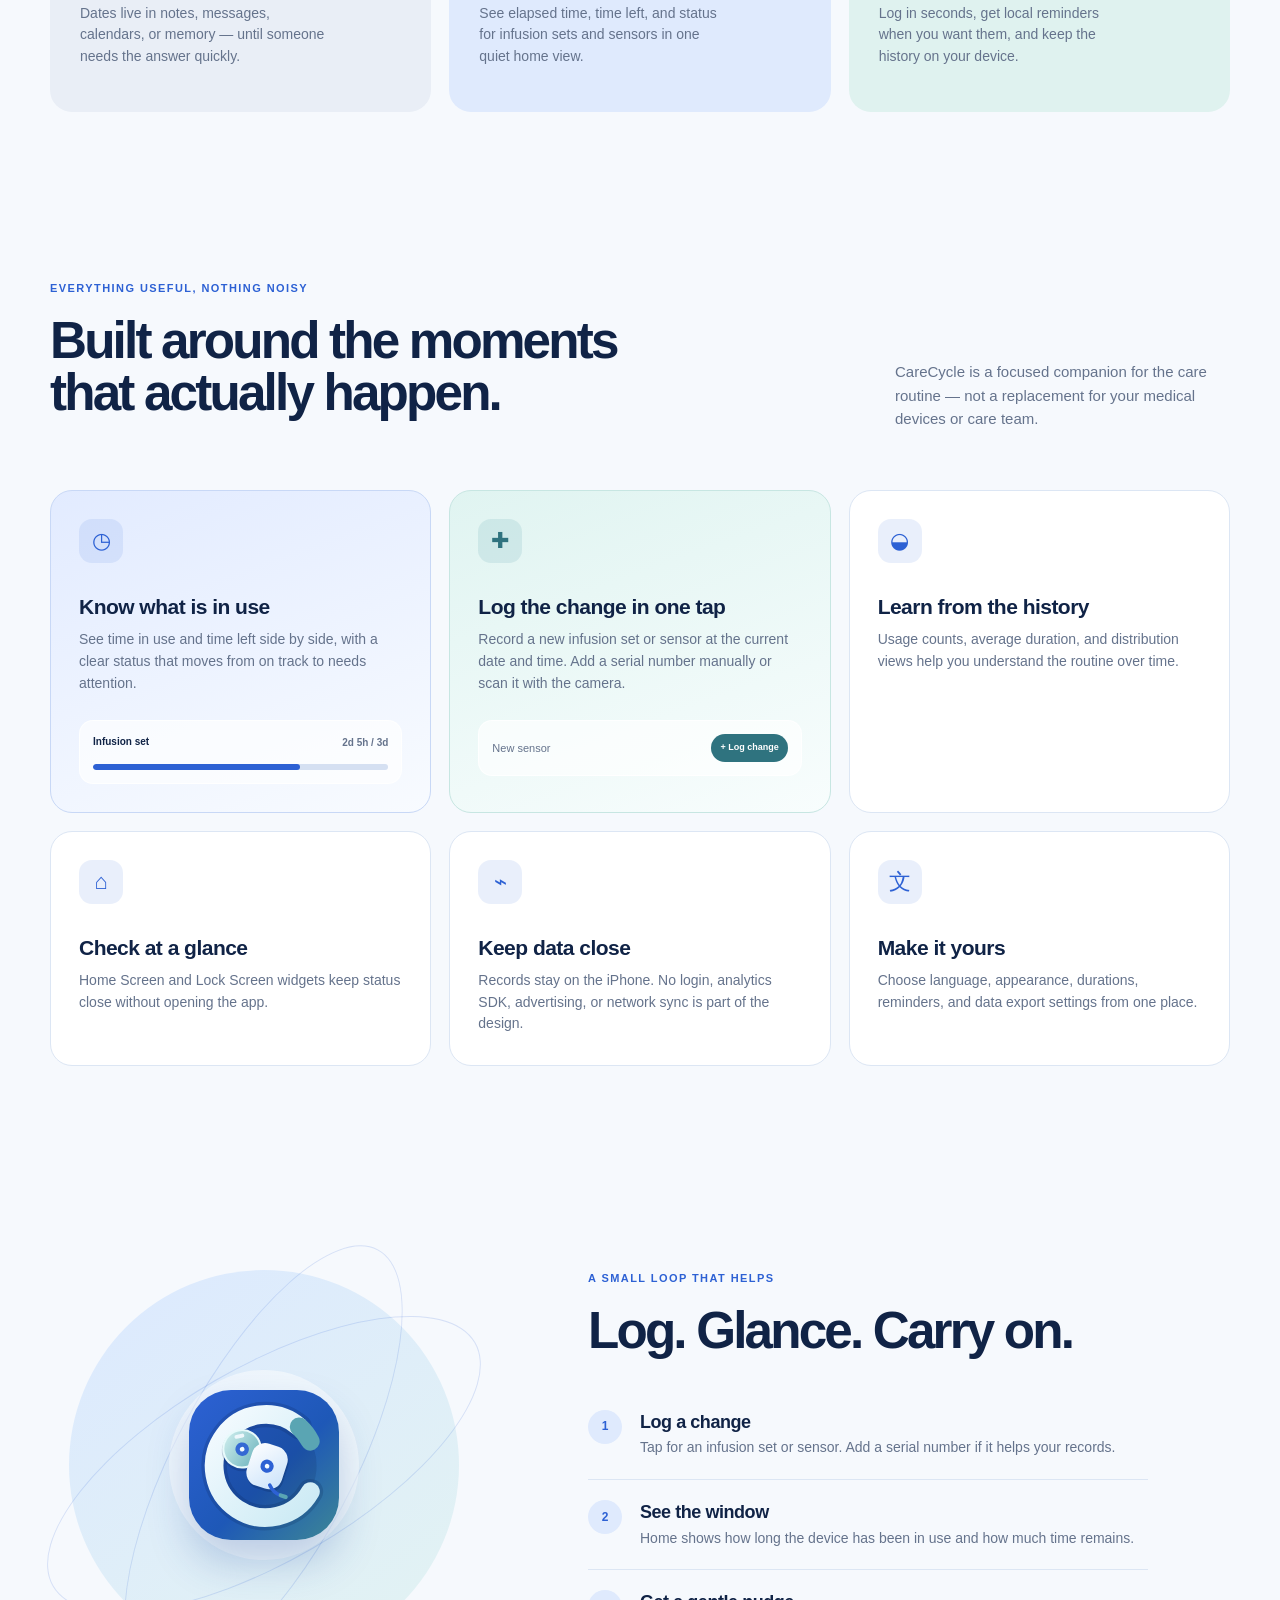
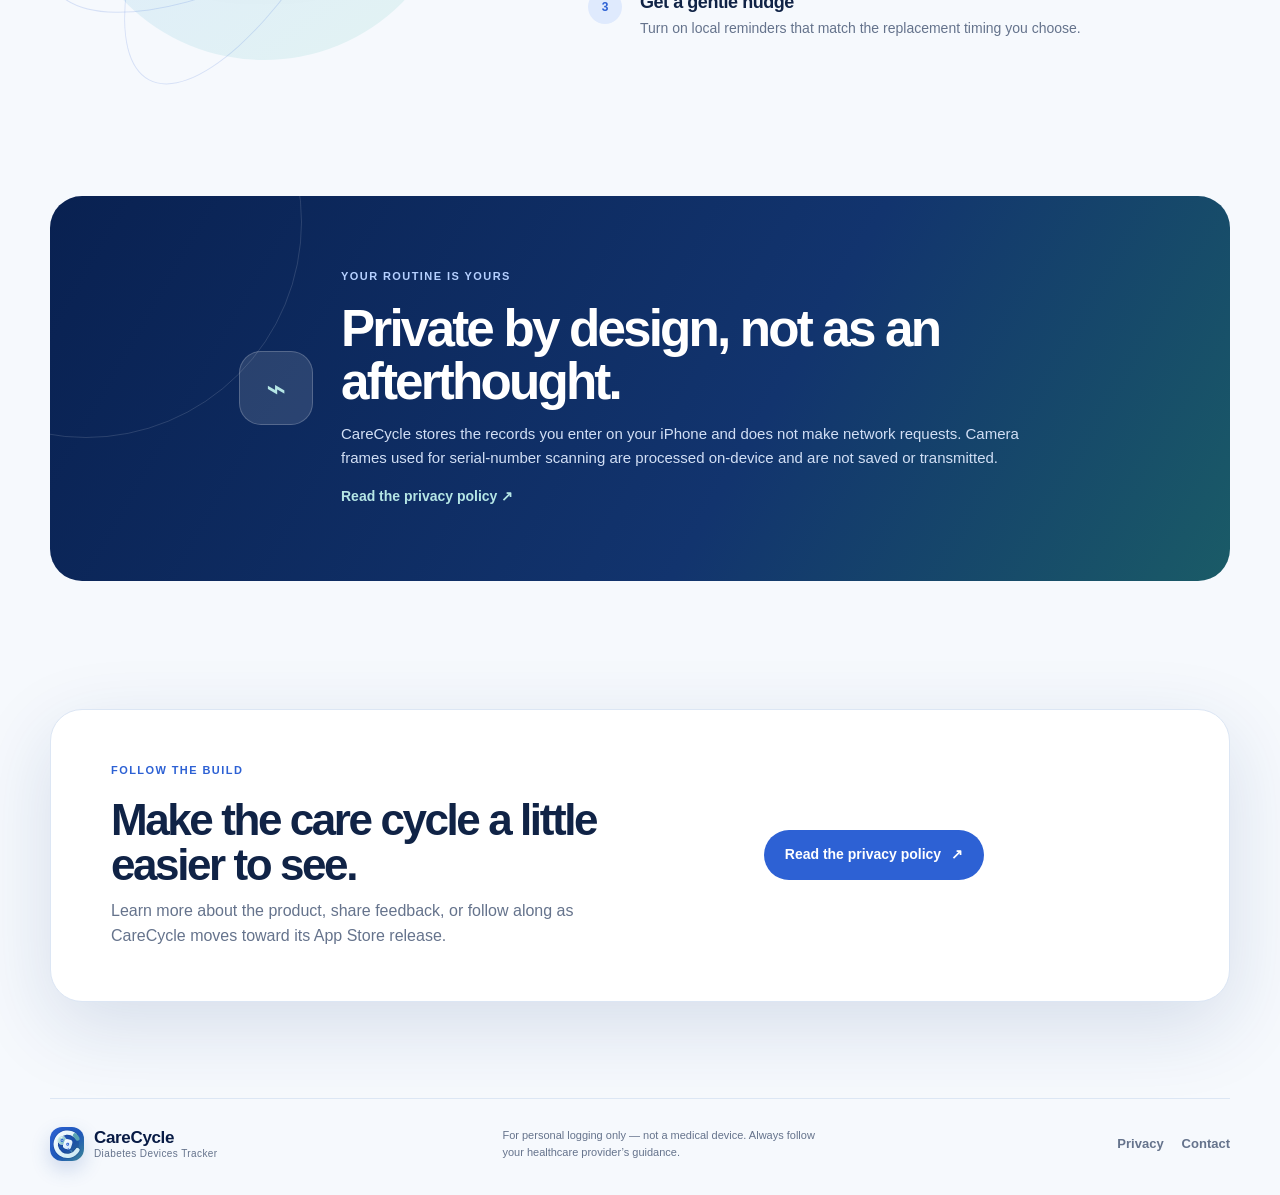
==== commit a9dd48b8: "Add files via upload" ====
--- a/docs/index.html
+++ b/docs/index.html
@@ -30,7 +30,6 @@
       <a href="#features">Features</a>
       <a href="#privacy">Privacy</a>
     </nav>
-    <a class="button button-small button-dark" href="https://github.com/slopezlo/DiabetesDevicesTracker">View on GitHub <span aria-hidden="true">↗</span></a>
   </header>
 
   <main id="top">
@@ -40,8 +39,8 @@
         <h1>The small reminder that keeps the care cycle moving.</h1>
         <p class="hero-lede">CareCycle helps parents and caregivers track infusion set and CGM sensor changes, see time in use, and know what needs attention — without turning care into another data dashboard.</p>
         <div class="hero-actions">
-          <a class="button button-primary" href="https://github.com/slopezlo/DiabetesDevicesTracker">Explore the project <span aria-hidden="true">↗</span></a>
-          <a class="text-link" href="#features">See how it works <span aria-hidden="true">↓</span></a>
+          <a class="button button-primary" href="#features">See how it works <span aria-hidden="true">↓</span></a>
+          <a class="text-link" href="#privacy">Read the privacy promise <span aria-hidden="true">↓</span></a>
         </div>
         <div class="proof-row" aria-label="Product highlights">
           <span><i class="proof-icon">⌁</i> On-device by default</span>
@@ -151,10 +150,10 @@
         <div>
           <div class="section-kicker">Follow the build</div>
           <h2>Make the care cycle a little easier to see.</h2>
-          <p>Explore the project, share feedback, or follow along as CareCycle moves toward its App Store release.</p>
+          <p>Learn more about the product, share feedback, or follow along as CareCycle moves toward its App Store release.</p>
         </div>
         <div class="final-actions">
-          <a class="button button-primary" href="https://github.com/slopezlo/DiabetesDevicesTracker">View on GitHub <span aria-hidden="true">↗</span></a>
+          <a class="button button-primary" href="privacy.html">Read the privacy policy <span aria-hidden="true">↗</span></a>
           <a class="button button-outline" href="mailto:DiabDevTracker@gmail.com?subject=CareCycle%20feedback">Send feedback <span aria-hidden="true">↗</span></a>
         </div>
       </div>
@@ -164,7 +163,7 @@
   <footer class="site-footer section-shell">
     <div class="footer-brand"><img src="assets/carecycle-mark.svg" alt="" width="34" height="34"><span><strong>CareCycle</strong><small>Diabetes Devices Tracker</small></span></div>
     <p>For personal logging only — not a medical device. Always follow your healthcare provider’s guidance.</p>
-    <div class="footer-links"><a href="https://github.com/slopezlo/DiabetesDevicesTracker">GitHub</a><a href="privacy.html">Privacy</a><a href="mailto:DiabDevTracker@gmail.com">Contact</a></div>
+    <div class="footer-links"><a href="privacy.html">Privacy</a><a href="mailto:DiabDevTracker@gmail.com">Contact</a></div>
   </footer>
 </body>
 </html>
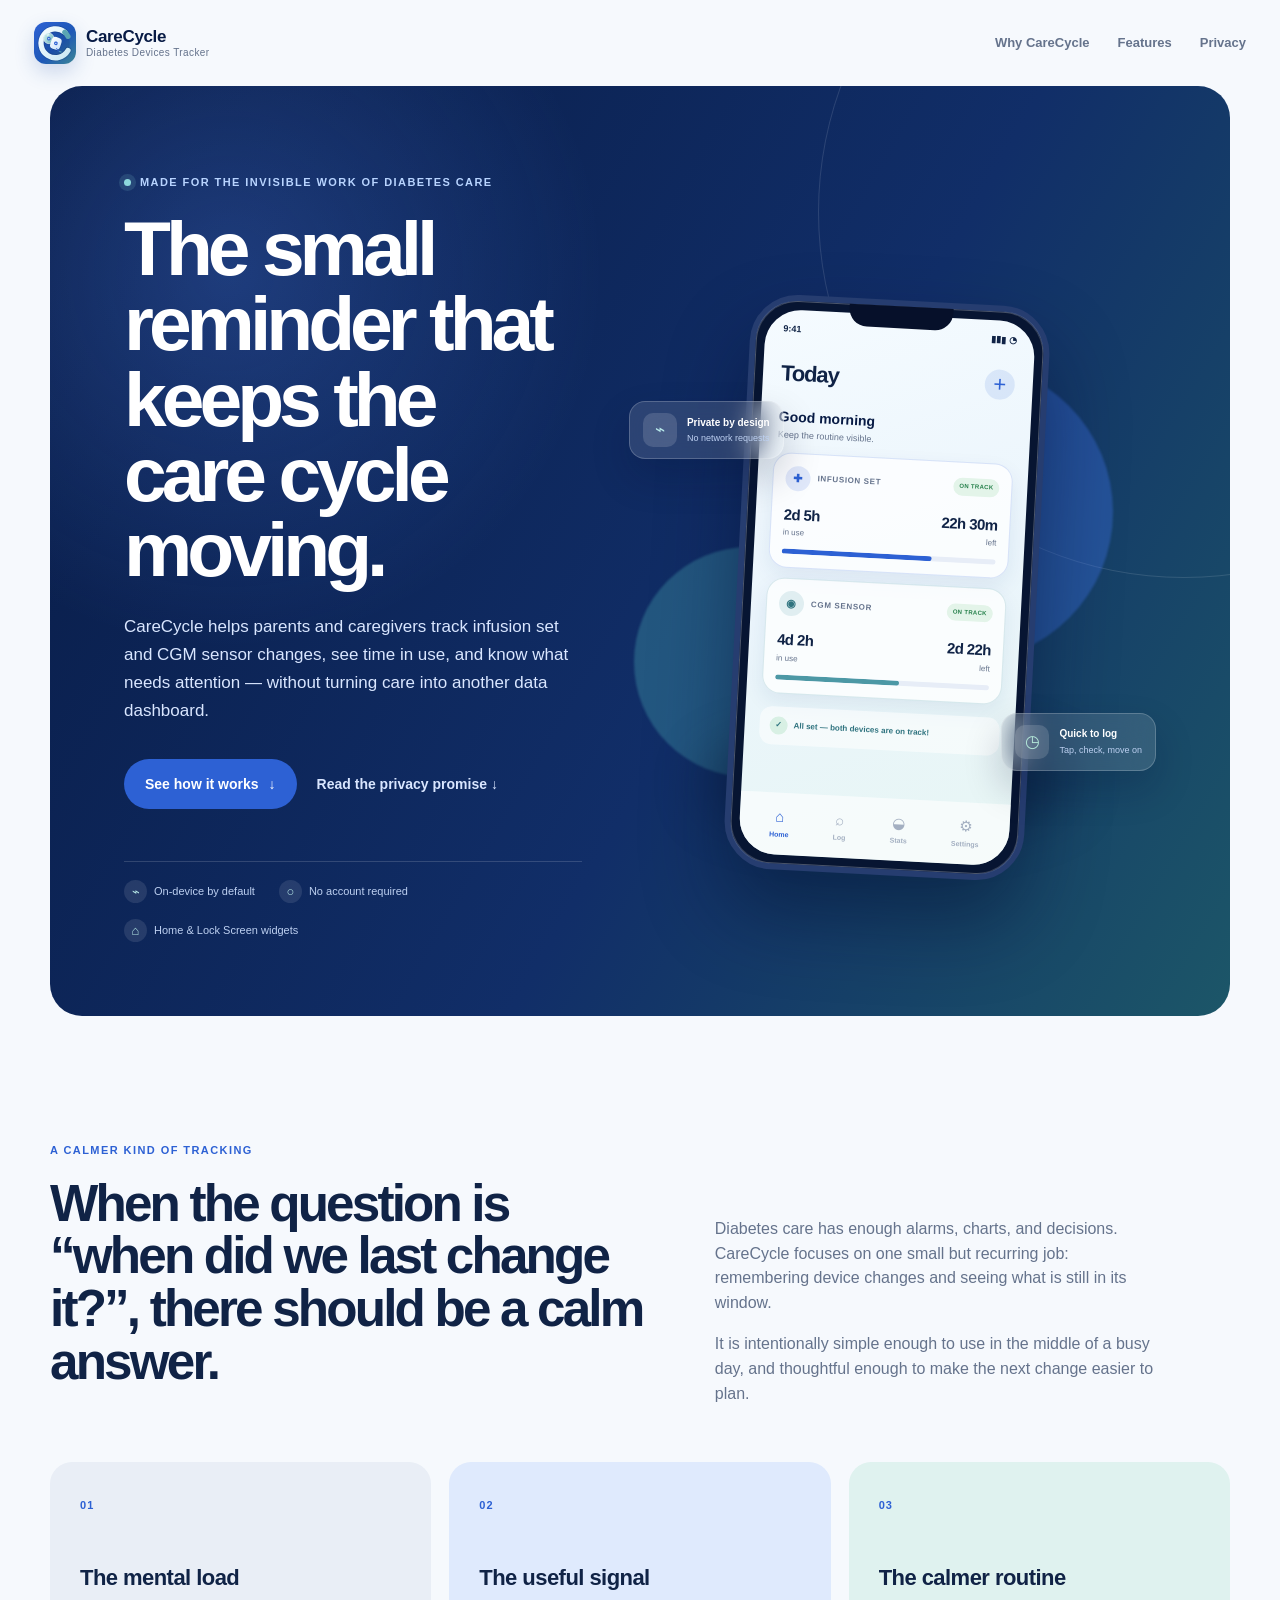
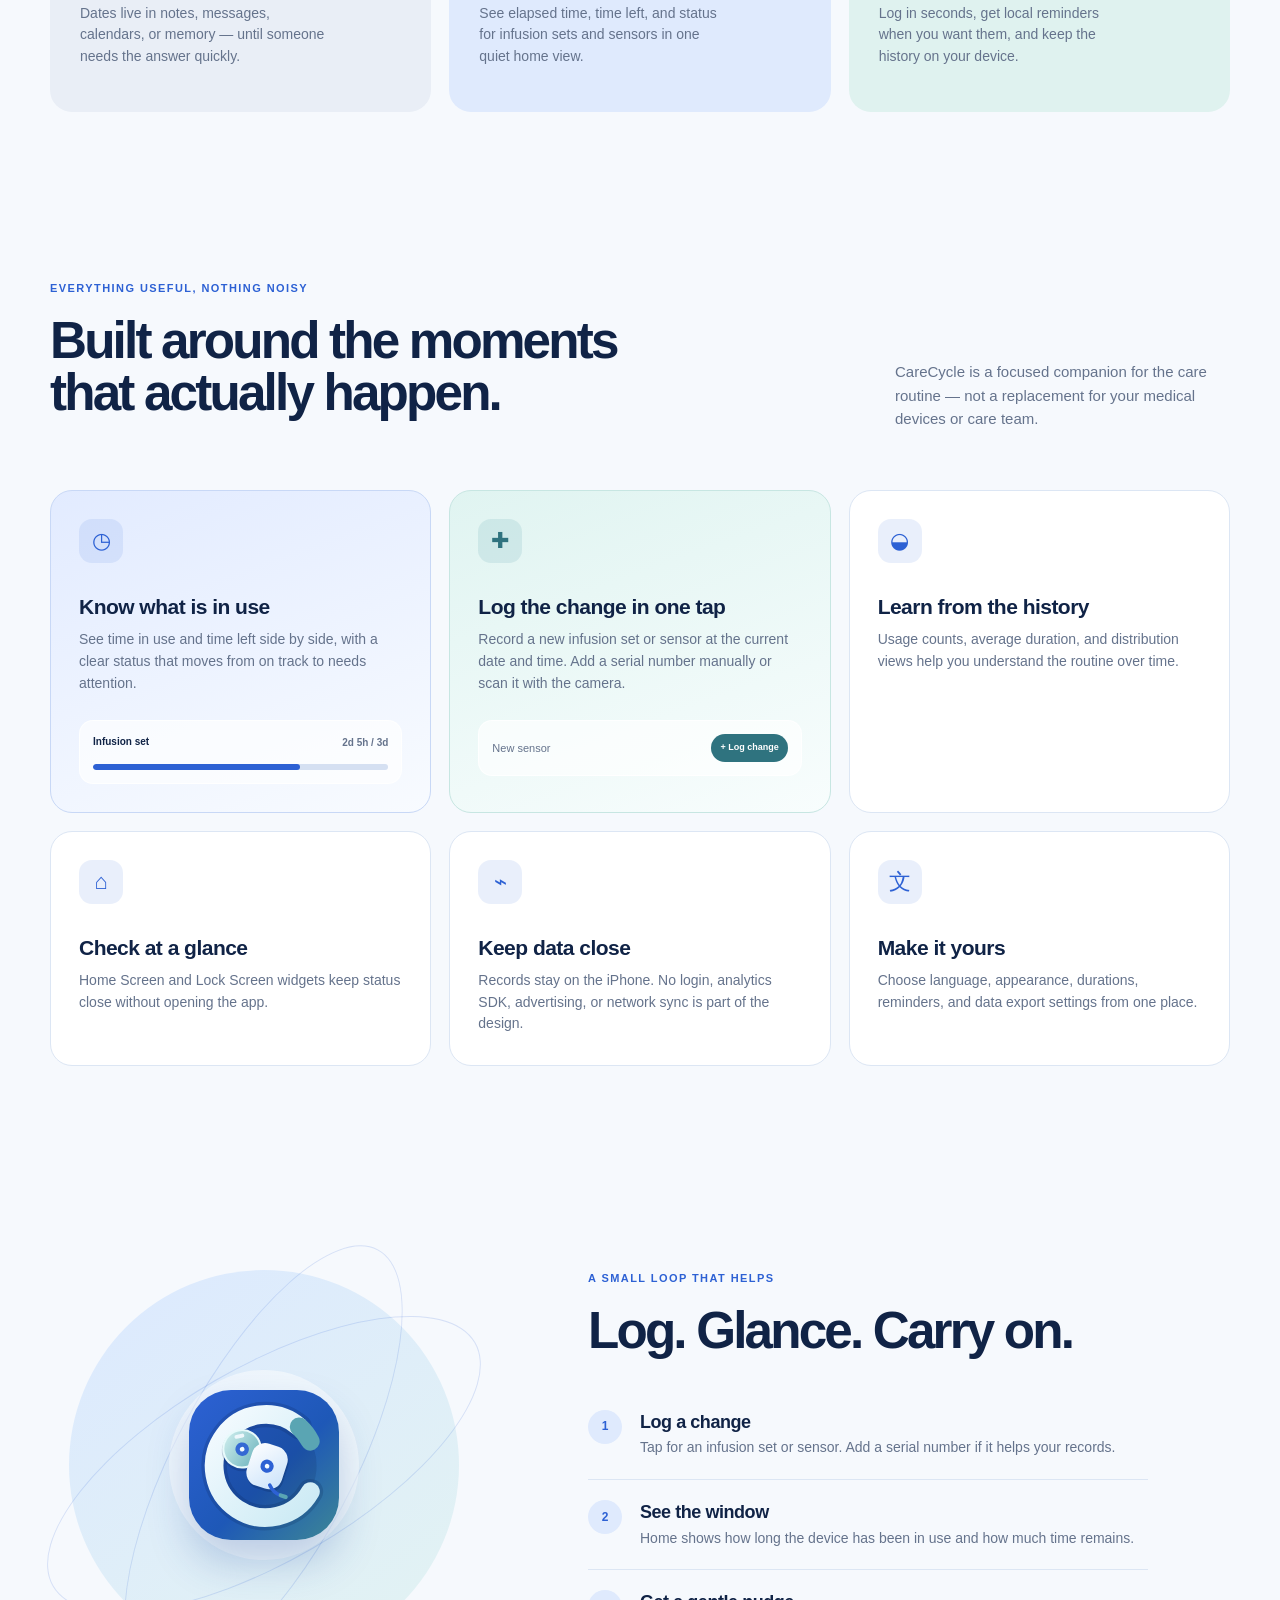
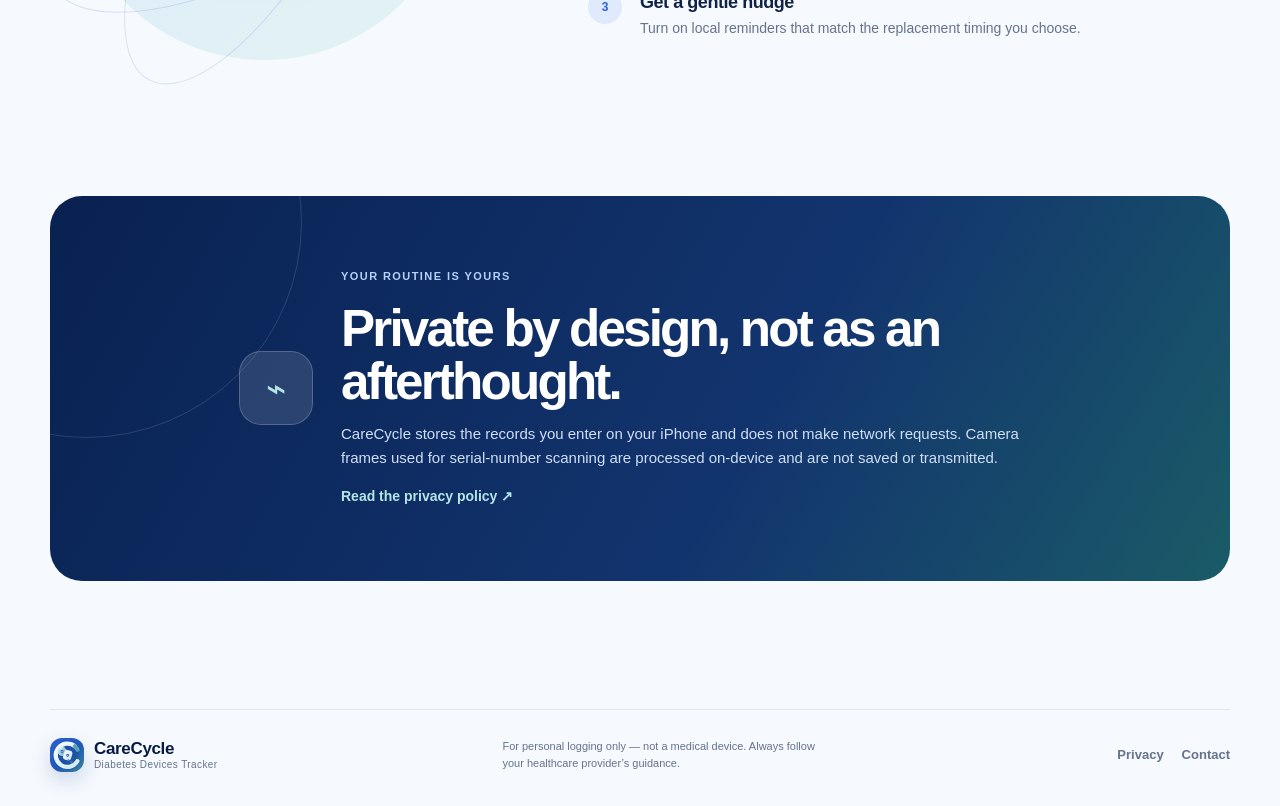
==== commit b0c74249: "Update index.html" ====
--- a/docs/index.html
+++ b/docs/index.html
@@ -145,19 +145,6 @@
       </div>
     </section>
 
-    <section class="final-cta section-shell">
-      <div class="final-cta-card">
-        <div>
-          <div class="section-kicker">Follow the build</div>
-          <h2>Make the care cycle a little easier to see.</h2>
-          <p>Learn more about the product, share feedback, or follow along as CareCycle moves toward its App Store release.</p>
-        </div>
-        <div class="final-actions">
-          <a class="button button-primary" href="privacy.html">Read the privacy policy <span aria-hidden="true">↗</span></a>
-          <a class="button button-outline" href="mailto:DiabDevTracker@gmail.com?subject=CareCycle%20feedback">Send feedback <span aria-hidden="true">↗</span></a>
-        </div>
-      </div>
-    </section>
   </main>
 
   <footer class="site-footer section-shell">
